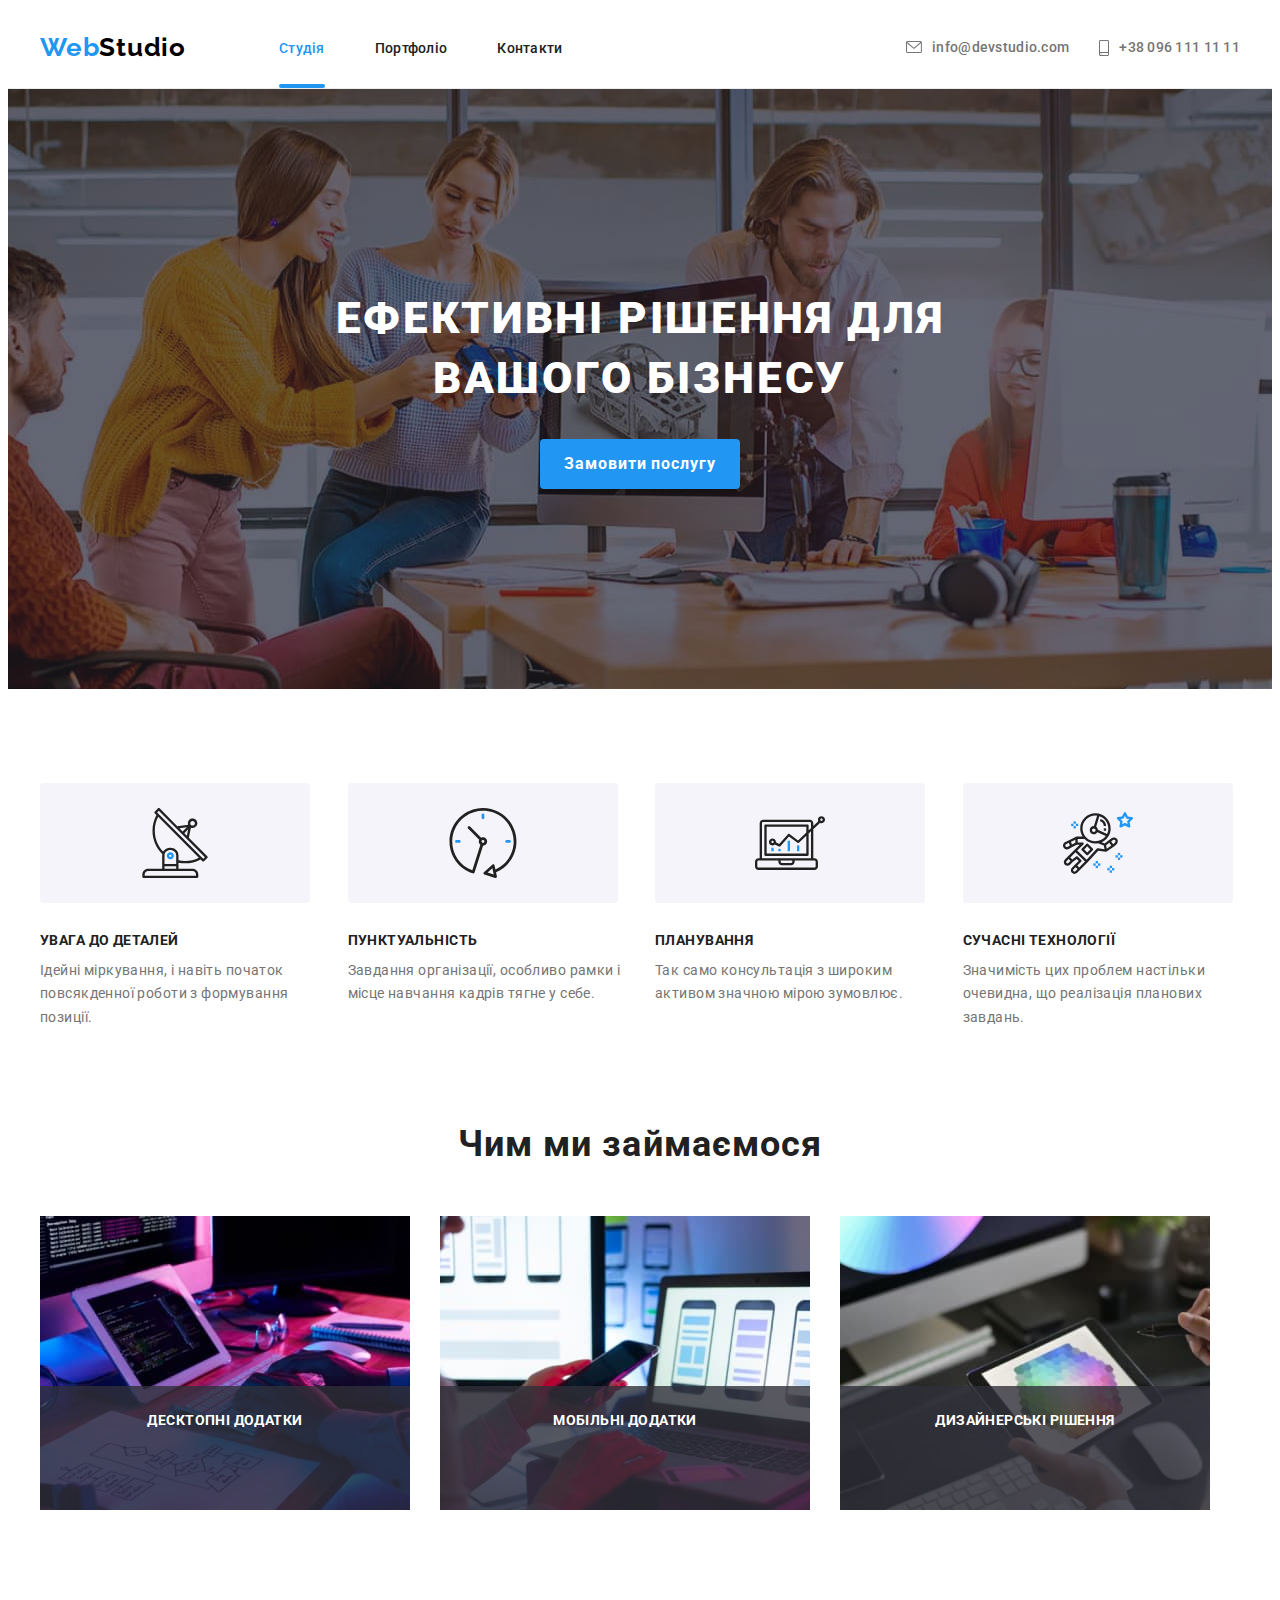
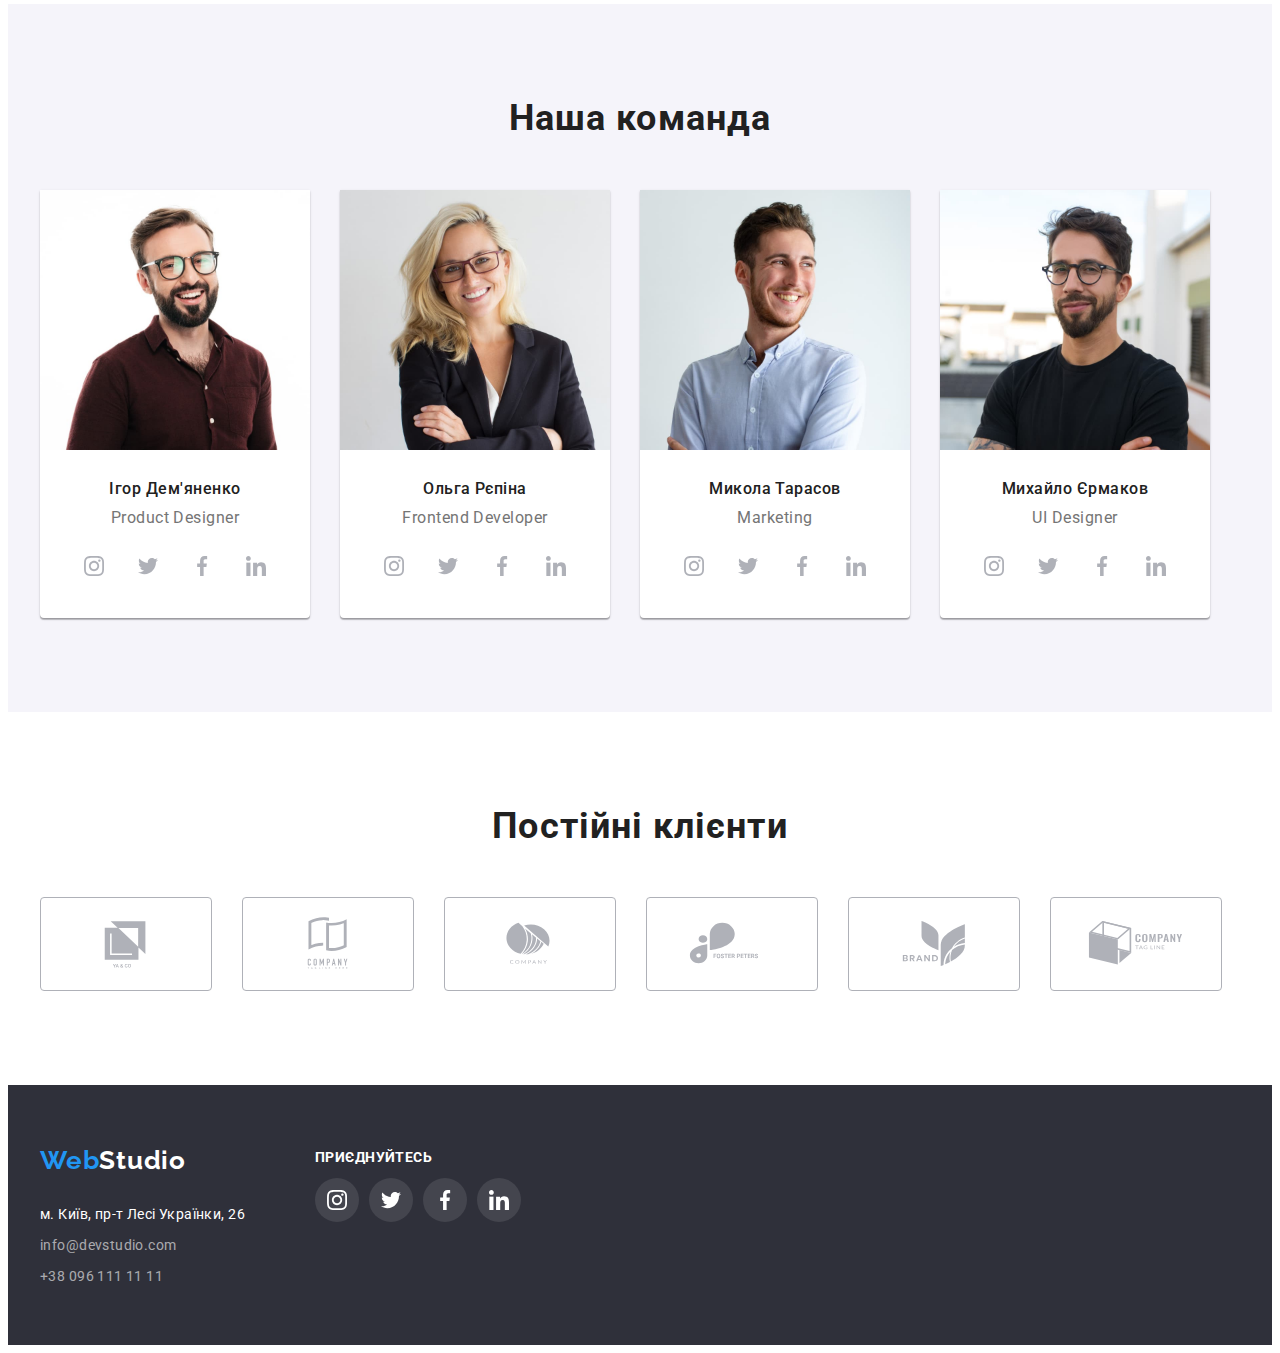
==== index.html @ 64bbdb11 "форма в модальному вікні" ====
<!DOCTYPE html>
<html lang="uk">
<head>
    <meta charset="UTF-8">
    <meta http-equiv="X-UA-Compatible" content="IE=edge">
    <meta name="viewport" content="width=device-width, initial-scale=1.0">
    <title>Document</title>
    <link rel="preconnect" href="https://fonts.googleapis.com">
    <link rel="preconnect" href="https://fonts.gstatic.com" crossorigin>
    <link href="https://fonts.googleapis.com/css2?family=Raleway:wght@700&family=Roboto:wght@400;500;700;900&display=swap" rel="stylesheet">
    <link rel="stylesheet" href="https://cdnjs.cloudflare.com/ajax/libs/modern-normalize/1.1.0/modern-normalize.min.css" integrity="sha512-wpPYUAdjBVSE4KJnH1VR1HeZfpl1ub8YT/NKx4PuQ5NmX2tKuGu6U/JRp5y+Y8XG2tV+wKQpNHVUX03MfMFn9Q==" crossorigin="anonymous" referrerpolicy="no-referrer" />
    <link rel="stylesheet" href="./css/styles.css">
</head>
<body>
    <header class="border-container">
        <div class="container">
            <div class="heder-conteiner">
                <nav class="heder-nav">
                    <a class="logotype link" href="./index.html"><span class="logotype-web">Web</span>Studio</a>
                    <ul class="hedre-menu list">
                        <li><a class="nav link current" href="./index.html">Студія</a></li>
                        <li><a class="nav link" href="./portfolio.html">Портфоліо</a></li>
                        <li><a class="nav link" href="#">Контакти</a></li>
                    </ul>
                </nav>
                <ul class="heder-address list">
                    <li>
                        <a class="heder-text" href="mailto:info@devstudio.com">
                            <svg width="16" height="12">
                                <use href="./images/icons.svg#icon-envelope"></use>
                            </svg>
                            info@devstudio.com</a>
                    </li>
                    <li>
                        <a class="heder-text" href="tel:+380961111111">
                            <svg width="10" height="16">
                                <use href="./images/icons.svg#icon-phone"></use>
                            </svg>
                            +38 096 111 11 11</a>
                    </li>
                </ul>
            </div> 
        </div>
    </header>
    <main>
        <section class="section hero-section">
                    <h1 class="hero-title">Ефективні рішення для вашого бізнесу</h1>
                    <button type="button" class="button" data-modal-open>Замовити послугу</button>
        </section>
        <section class="section">
            <div class="container">
                <h2 class="display-none">Наші переваги</h2>
                <ul class="list advantages">
                    <li class="title-advantages">
                        <div class="icon-advantages">
                            <svg width="70" height="70">
                                <use href="./images/icons.svg#icon-antenna"></use>
                            </svg>
                        </div>
                        <h3 class="heading-title">УВАГА ДО ДЕТАЛЕЙ</h3>
                        <p class="paragraph">Ідейні міркування, і навіть початок повсякденної роботи з формування позиції.</p>
                    </li>
                    <li class="title-advantages">
                        <div class="icon-advantages">
                        <svg width="70" height="70">
                            <use href="./images/icons.svg#icon-clock"></use>
                        </svg>
                    </div>
                        <h3 class="heading-title">ПУНКТУАЛЬНІСТЬ</h3>
                        <p class="paragraph">Завдання організації, особливо рамки і місце навчання кадрів тягне у себе.</p>
                    </li>
                    <li class="title-advantages">
                        <div class="icon-advantages">
                        <svg width="70" height="70">
                            <use href="./images/icons.svg#icon-diagram"></use>
                        </svg>
                    </div>
                        <h3 class="heading-title">ПЛАНУВАННЯ</h3>
                        <p class="paragraph">Так само консультація з широким активом значною мірою зумовлює.</p>
                    </li>
                    <li class="title-advantages">
                        <div class="icon-advantages">
                        <svg width="70" height="70">
                            <use href="./images/icons.svg#icon-astronaut"></use>
                        </svg>
                    </div>
                        <h3 class="heading-title">СУЧАСНІ ТЕХНОЛОГІЇ</h3>
                        <p class="paragraph">Значимість цих проблем настільки очевидна, що реалізація планових завдань.</p>
                    </li>
                </ul>
            </div>
           
        </section>
        <section class="section cards-section">
            <div class="container">
                <h2 class="section-title">Чим ми займаємося</h2>
                <ul class="list cards">
                    <li>
                        <div class="cards-image">
                            <img src="./images/computer.jpg" alt="людина друкує на клавіатурі" width="370">
                            <p class="cards-text">Десктопні додатки</p>
                    </div>
                    </li>
                    <li>
                        <div class="cards-image">
                            <img class="cards-image" src="./images/phone.jpg" alt="людина тримає телефон" width="370">
                        <p class="cards-text">Мобільні додатки</p>
                    </div>
                    </li>  
                    <li><div class="cards-image">
                        <img class="cards-image" src="./images/tablet.jpg" alt="людина тримає планшет" width="370">
                    <p class="cards-text">Дизайнерські рішення</p>
                    </div>
                       </li>
                </ul>
                </div>
            </section>
            <section class="section-team section">
                <div class="container">
                <h2 class="section-title">Наша команда</h2>
                <ul class="list team-photo">
                    <li class="team">
                        <img src="./images/ihor-demyanenko.jpg" alt="Ігор Дем'яненко" width="270">
                        <div class="team-title">
                            <h3 class="name">Ігор Дем'яненко</h3>
                            <p class="team-paragraph">Product Designer</p>
                            <ul class="list socials-list">
                                <li class="socials-item">
                                    <a class="link socials-link" href="#">
                                        <svg width="20" height="20">
                                            <use href="./images/icons.svg#icon-instagram"></use>
                                        </svg> 
                                        </a>
                                </li>
                                <li class="socials-item">
                                    <a class="link socials-link" href="#">
                                        <svg width="20" height="20">
                                            <use href="./images/icons.svg#icon-twitter"></use>
                                        </svg>
                                        </a>
                                </li>
                                <li class="socials-item">
                                    <a class="link socials-link" href="#">
                                        <svg width="20" height="20">
                                            <use href="./images/icons.svg#icon-facebook"></use>
                                        </svg> 
                                        </a> 
                                </li>
                                <li class="socials-item">
                                    <a class="link socials-link" href="#">
                                        <svg width="20" height="20">
                                            <use href="./images/icons.svg#icon-linkedin"></use>
                                        </svg>
                                        </a>
                                </li>
                            </ul>
                        </div>
                    </li>
                    <li class="team">
                        <img src="./images/olga-repina.jpg" alt="Ольга Рєпіна" width="270">
                        <div class="team-title">
                            <h3 class="name">Ольга Рєпіна</h3>
                            <p class="team-paragraph">Frontend Developer</p>
                            <ul class="list socials-list">
                                <li class="socials-item">
                                    <a class="link socials-link" href="#">
                                        <svg width="20" height="20">
                                            <use href="./images/icons.svg#icon-instagram"></use>
                                        </svg> 
                                        </a>
                                </li>
                                <li class="socials-item">
                                    <a class="link socials-link" href="#">
                                        <svg width="20" height="20">
                                            <use href="./images/icons.svg#icon-twitter"></use>
                                        </svg>
                                        </a>
                                </li>
                                <li class="socials-item">
                                    <a class="link socials-link" href="#">
                                        <svg width="20" height="20">
                                            <use href="./images/icons.svg#icon-facebook"></use>
                                        </svg> 
                                        </a> 
                                </li>
                                <li class="socials-item">
                                    <a class="link socials-link" href="#">
                                        <svg width="20" height="20">
                                            <use href="./images/icons.svg#icon-linkedin"></use>
                                        </svg>
                                        </a>
                                </li>
                            </ul>
                        </div>
                    </li>
                    <li class="team">
                        <img src="./images/mykola-tarasov.jpg" alt="Микола Тарасов" width="270">
                        <div class="team-title">
                        <h3 class="name">Микола Тарасов</h3>
                        <p class="team-paragraph">Marketing</p>
                        <ul class="list socials-list">
                            <li class="socials-item">
                                <a class="link socials-link" href="#">
                                    <svg width="20" height="20">
                                        <use href="./images/icons.svg#icon-instagram"></use>
                                    </svg> 
                                    </a>
                            </li>
                            <li class="socials-item">
                                <a class="link socials-link" href="#">
                                    <svg width="20" height="20">
                                        <use href="./images/icons.svg#icon-twitter"></use>
                                    </svg>
                                    </a>
                            </li>
                            <li class="socials-item">
                                <a class="link socials-link" href="#">
                                    <svg width="20" height="20">
                                        <use href="./images/icons.svg#icon-facebook"></use>
                                    </svg> 
                                    </a> 
                            </li>
                            <li class="socials-item">
                                <a class="link socials-link" href="#">
                                    <svg width="20" height="20">
                                        <use href="./images/icons.svg#icon-linkedin"></use>
                                    </svg>
                                    </a>
                            </li>
                        </ul>
                    </div>
                    </li>
                    <li class="team">
                        <img src="./images/mykhailo-yermakov.jpg" alt="Михайло Єрмаков" width="270">
                        <div class="team-title">
                        <h3 class="name">Михайло Єрмаков</h3>
                        <p class="team-paragraph">UI Designer</p>
                        <ul class="list socials-list">
                            <li class="socials-item">
                                <a class="link socials-link" href="#">
                                    <svg width="20" height="20">
                                        <use href="./images/icons.svg#icon-instagram"></use>
                                    </svg> 
                                    </a>
                            </li>
                            <li class="socials-item">
                                <a class="link socials-link" href="#">
                                    <svg width="20" height="20">
                                        <use href="./images/icons.svg#icon-twitter"></use>
                                    </svg>
                                    </a>
                            </li>
                            <li class="socials-item">
                                <a class="link socials-link" href="#">
                                    <svg width="20" height="20">
                                        <use href="./images/icons.svg#icon-facebook"></use>
                                    </svg> 
                                    </a> 
                            </li>
                            <li class="socials-item">
                                <a class="link socials-link" href="#">
                                    <svg width="20" height="20">
                                        <use href="./images/icons.svg#icon-linkedin"></use>
                                    </svg>
                                    </a>
                            </li>
                        </ul>
                    </div>
                    </li>
                </ul>
            </div>
        </section>
        <section class="section">
            <div class="container">
                <h2 class="section-title">Постійні клієнти</h2>
                <ul class="list customers">
                    <li>
                        <a class="customers-list" href="#"><svg width="106" height="60">
                            <use href="./images/icons.svg#icon-Logo"></use>
                        </svg></a>
                    </li>
                    <li>
                        <a class="customers-list" href="#">
                            <svg width="106" height="60">
                                <use href="./images/icons.svg#icon-Logo-1"></use>
                            </svg>
                        </a>
                    </li>
                    <li>
                        <a class="customers-list" href="">
                            <svg width="106" height="60">
                                <use href="./images/icons.svg#icon-Logo-2"></use>
                            </svg>
                        </a>
                    </li>
                    <li>
                        <a class="customers-list" href="#">
                        <svg width="106" height="60">
                            <use href="./images/icons.svg#icon-Logo-3"></use>
                        </svg>
                    </a>
                    </li>
                    <li>
                        <a class="customers-list" href="#">
                            <svg width="106" height="60">
                                <use href="./images/icons.svg#icon-Logo-4"></use>
                            </svg>
                        </a>
                    </li>
                    <li>
                        <a class="customers-list" href="#">
                            <svg width="106" height="60">
                                <use href="./images/icons.svg#icon-Logo-5"></use>
                            </svg>
                        </a>
                    </li>
                </ul>
            </div>
           

        </section>

    </main>
    <footer class="footer">
        <div class="container">
            <div class="footer-container">
                <div>
                    <a class="footer-logotype link" href="./index.html"><span class="logotype-web">Web</span>Studio</a>
            <address> 
                <ul class="list">
                    <li class="footer-address"><a class="address link" href="https://goo.gl/maps/3v16XMtpjU65yKBN9">м. Київ, пр-т Лесі Українки, 26</a></li>
                    <li class="footer-address"><a class="address communication link" href="mailto:info@devstudio.com">info@devstudio.com</a></li>
                    <li class="footer-address"><a class="address communication link" href="tel:+380961111111">+38 096 111 11 11</a></li>
                </ul>
            </address>
                </div>
                <div class="footer-social">
                <h2 class="footer-title">приєднуйтесь</h2>
            <ul class="list footer-socials-list">
                <li class="footer-socials-item"> 
                    <a class="footer-socials-link" href="#">
                    <svg width="20" height="20">
                    <use href="./images/icons.svg#icon-instagram"></use>
                    </svg>
                    </a>
                </li>
                <li class="footer-socials-item"> 
                    <a class="footer-socials-link" href="#">
                    <svg width="20" height="20">
                    <use href="./images/icons.svg#icon-twitter"></use>
                    </svg>
                    </a>
                </li>
                <li class="footer-socials-item"> 
                    <a class="footer-socials-link" href="#">
                    <svg width="20" height="20">
                    <use href="./images/icons.svg#icon-facebook"></use>
                    </svg>
                    </a>
                </li>
                <li class="footer-socials-item"> 
                    <a class="footer-socials-link" href="#">
                    <svg width="20" height="20">
                    <use href="./images/icons.svg#icon-linkedin"></use>
                    </svg>
                    </a>
                </li>
            </ul>
                </div>
            </div>
    </div>
    </footer>
<div class="backdrop is-hidden" data-modal>
    <div class="modal">
        <button class="modal-button" type="button" data-modal-close>
            <svg width="18" height="18">
            <use href="./images/icons.svg#icon-close"></use>
        </svg>
    </button>
    <h2 class="title-form">Залиште свої дані, ми вам передзвонимо</h2>
    <form name="contact-form" autocomplete="on" >
        <label class="form-field-label" for="name">Ім'я</label>
        <div class="form-field">
            <input class="form-field-input" id="name" type="text" name="name" autofocus>
        <svg class="form-field-icon" width="16" height="16">
            <use href="./images/icons.svg#icon-person-black" ></use>
        </svg>
        </div>
        
        <label class="form-field-label" for="phone">Телефон</label>
        <div class="form-field">
            <input class="form-field-input" id="phone" type="tel" name="tel">
        <svg class="form-field-icon" width="16" height="16">
            <use href="./images/icons.svg#icon-phone-black" ></use>
        </svg>
        </div>
        
        <label class="form-field-label" for="email">Пошта</label>
        <div class="form-field">
            <input class="form-field-input" id="email" type="email" name="email">
        <svg class="form-field-icon" width="16" height="16">
            <use href="./images/icons.svg#icon-email-black" ></use>
        </svg>
        </div>
        
        <label class="form-field-label" for="comment">Коментар</label>
        <textarea class="form-field-textarea" name="comment" id="comment" placeholder="Введіть текст"></textarea>

        <input id="terms-checkbox" type="checkbox" name="terms-checkbox">
        <label for="terms-checkbox">Погоджуюся з розсилкою та приймаю <a href="#">Умови договору</a> </label>

        <button class="button-form" type="submit">Відправити</button>
    </form>
    </div>
</div>


    <script src="./js/modal.js"></script>
</body>
</html>
---- css/styles.css ----
:root{
    --color-title: #212121;
    --color-basic: #F5F5F5;
    --color-logotype: #000;
    --color-text-paragraph: #757575;
    --color-white: #FFFFFF;
    --color-button-nav: #2196F3;
    --color-backround:  #F5F4FA;
    --color-footer: #2F303A;
    --color-border: #EEEEEE;
    --color-border-heder: #ECECEC;
    --color-icon: #AFB1B8;
    --color-button:  #188CE8;
}

.container{
    width: 1200px;
    margin: 0 auto;
    padding: 0 15px;
}
.section{
    padding: 94px 0;
}

h1,
h2,
h3,
h4,
h5,
h6,
p {
	margin-top: 0;
}
.list {
	list-style: none;
	padding-left: 0;
	margin: 0;
}
.link {
	text-decoration: none;
	color: inherit;
}
img {
	display: block;
	max-width: 100%;
	height: auto;
}

.display-none{
    display: none;
    margin: 0;
}
body{
    background-color:var(--color-white);
    font-family: 'Roboto';
    font-style: normal;
    color: var(--color-text-paragraph);
}

/*Хедер*/

.border-container{
    border-bottom: 1px solid;
    border-bottom-color: var(--color-border-heder);
    background-color: var(--color-white);
}

.logotype{
    color: var(--color-logotype);
    font-family: 'Raleway';
    font-weight: 700;
    font-size: 26px;
    line-height: 31px;
    letter-spacing: 0.03em;
}
.logotype-web{
    color: var(--color-button-nav);
}
.nav{
    position: relative;
    color: var(--color-title);
    font-weight: 500;
    font-size: 14px;
    line-height: 1.06;
    letter-spacing: 0.02em;
    list-style: none;
    padding-bottom: 32px;
    transition-property: color;
    transition-duration: 250ms;
    transition-timing-function: cubic-bezier(0.4, 0, 0.2, 1);
}
.nav:hover,
.nav:focus {
    color: var(--color-button-nav);
}
.nav.link.current{
    color: var(--color-button-nav);
}
.nav.link.current::after{
    content:'';
    position: absolute;
    bottom: 0;
    left: 0;
    width: 100%;
    height: 4px;
    background-color: var(--color-button-nav);
    border-radius: 2px;
}

.heder-text{
    color: var(--color-text-paragraph);
    text-decoration: none;
    font-weight: 500;
    font-size: 14px;
    line-height: 1.14;
    letter-spacing: 0.02em;
    display: flex;
    gap: 10px;
    align-items: center;
    fill: var(--color-text-paragraph);
    transition-property: color, fill;
    transition-duration: 250ms;
    transition-timing-function: cubic-bezier(0.4, 0, 0.2, 1);
}

.heder-text:hover,
.heder-text:focus{
    color: var(--color-button-nav);
    fill: var(--color-button-nav);
}

.heder-conteiner{
    display: flex;
    align-items: center;
    padding: 24px 0 25px 0;
}

.heder-nav{
    display: flex;
    align-items: center;
    flex-grow: 1;
}

.heder-address{
    display: flex;
    gap: 30px;
    margin-left: 308px;
    align-items: center;
}

.hedre-menu{
    display: flex;
    gap: 50px;
    margin-left: 93px;
}

/*Секція герой*/
.hero-section{
    padding: 200px 15px;
    background-color: var(--color-footer);
    background-image:linear-gradient(rgba(47, 48, 58, 0.4), rgba(47, 48, 58, 0.4)),url(../images/backround.jpg);
    background-repeat: no-repeat;
    background-position: center;
    max-width: 1600px;
    background-size: cover;
    margin: 0 auto;
}

.hero-title{
    color:var(--color-white);
    text-align: center;
    letter-spacing: 0.06em;
    text-transform: uppercase;
    font-weight: 900;
    font-size: 44px;
    line-height: 1.36;
    max-width: 696px;
    margin: 0 auto 30px auto;
}
.button{
    background-color:var(--color-button-nav);
    color: var(--color-white);
    cursor: pointer;
    font-family: 'Roboto';
    font-weight: 700;
    font-size: 16px;
    line-height: 1.87;
    display: flex;
    align-items: center;
    text-align: center;
    letter-spacing: 0.06em;
    padding: 10px 24px;
    margin: 0 auto;
    border: var(--color-button-nav);
    box-shadow: 0px 4px 4px rgba(0, 0, 0, 0.15);
    border-radius: 4px;
    transition-property: background-color;
    transition-duration: 250ms;
    transition-timing-function: cubic-bezier(0.4, 0, 0.2, 1);
}
.button:hover,
.button:focus{
    background-color:var(--color-button);
}

/*Наші переваги*/
.advantages{
    display: flex;
    gap: 30px;
}

.title-advantages{
    flex-basis: calc((100% - 90px) / 4);
    
}
.icon-advantages{
    width: 270px;
    height: 120px;
    background-color: var(--color-backround);
    display: flex;
    justify-content: center;
    align-items: center;
    border-radius: 4px;
    margin-bottom: 30px;
}
.heading-title{
    color: var(--color-title);
    font-weight: 700;
    font-size: 14px;
    line-height: 1.14;
    letter-spacing: 0.03em;
    text-transform: uppercase;
    margin-bottom:  10px;
}
.paragraph{
    font-size: 14px;
    line-height: 1.71;
    letter-spacing: 0.03em;
    margin-bottom: 0 ;
}
/*Чим ми займаэмось*/

.cards-section{
    padding-top: 0;
}

.section-title{
    color: var(--color-title);
    font-weight: 700;
    font-size: 36px;
    line-height: 1.16;
    letter-spacing: 0.03em;
    text-align: center;
    margin-bottom: 50px;
}
.cards{
    display: flex;
    gap: 30px;
}
.cards-image{
    position: relative;
}
.cards-text{
    position: absolute;
    width: 100%;
    height: 70px;
    background-color: rgba(47, 48, 58, 0.8);
    left: 0;
    bottom: 0;
    margin:0;
    font-style: normal;
    font-weight: 700;
    font-size: 14px;
    line-height: 1.14;
    text-align: center;
    letter-spacing: 0.03em;
    text-transform: uppercase;
    color: var(--color-white);
    padding: 27px 0;
}
/*Наша команда*/
.section-team{
   background-color: var(--color-backround);
}
.team-photo{
    display: flex;
    gap: 30px;
}
.team{
    background-color:var(--color-white);
    list-style: none; 
    box-shadow: 0px 1px 3px rgba(0, 0, 0, 0.12), 0px 1px 1px rgba(0, 0, 0, 0.14), 0px 2px 1px rgba(0, 0, 0, 0.2);
    border-radius: 0px 0px 4px 4px;
}
.team-title{
    padding: 30px 0;
}
.name{
    color: var(--color-title);
    font-weight: 500;
    font-size: 16px;
    line-height: 1.18;
    text-align: center;
    letter-spacing: 0.03em;
    margin-bottom: 10px;
}
.team-paragraph{
    font-size: 16px;
    line-height: 1.18;
    text-align: center;
    letter-spacing: 0.03em;
    margin-bottom: 16;
}
.socials-list{
    display: flex;
    align-items: center;
    justify-content: center;
    gap: 10px;
}
.socials-item{
    width: 44px;
    height: 44px;
}
.socials-link{
    display: flex;
    align-items: center;
    justify-content: center;
    width: 100%;
    height: 100%;
    border-radius: 50%;
    fill: var(--color-icon);
    transition-property: background-color, fill;
    transition-duration: 250ms;
    transition-timing-function: cubic-bezier(0.4, 0, 0.2, 1);
}
.socials-link:hover,
.socials-link:focus{
    background-color: var(--color-button-nav);
    fill: var(--color-white);
}
/*Постійні клієнти*/
.customers{
    display: flex;
    gap: 30px;
   
}

.customers-list{
    width: 170px;
    height: 92px;
    border: 1px solid var(--color-icon);
    border-radius: 4px;
    display: flex;
    align-items: center;
    justify-content: center;
    fill: var(--color-icon);
    transition-property:border, fill;
    transition-duration: 250ms;
    transition-timing-function: cubic-bezier(0.4, 0, 0.2, 1);
}
.customers-list:hover,
.customers-list:focus{
    border-color: var(--color-button-nav);
    border-radius: 4px;
    fill: var(--color-button-nav);
}
/*Портфоліо*/

.button-conteiner{
    display: flex;
    gap: 8px;
    justify-content: center;
    padding-bottom: 50px;
}

.button-portfolio{
    background-color:var(--color-backround);
    color: var(--color-title);
    cursor: pointer;
    border: none;
    font-family: 'Roboto';
    font-weight: 500;
    font-size: 16px;
    line-height: 1.62;
    text-align: center;
    letter-spacing: 0.03em;
    padding: 6px 22px;
    border-radius: 4px;
    transition-property: background-color, color, box-shadow;
    transition-duration: 250ms;
    transition-timing-function: cubic-bezier(0.4, 0, 0.2, 1);
}

.button-portfolio:hover,
.button-portfolio:focus{
    background-color: var(--color-button-nav);
    color:var(--color-white);
    box-shadow: 0px 3px 1px rgba(0, 0, 0, 0.1), 0px 1px 2px rgba(0, 0, 0, 0.08), 0px 2px 2px rgba(0, 0, 0, 0.12);
}

.portfolio{
    display: flex;
    gap: 30px;
    flex-wrap: wrap;
}

.portfolio-box{
    flex-basis: calc((100% - 60px) / 3);
}
.box-oll{
    border: 1px solid;
    border-color: var(--color-border); 
    background-color: var(--color-white);
    transition-property: border, box-shadow;
    transition-duration: 250ms;
    transition-timing-function: cubic-bezier(0.4, 0, 0.2, 1);
}
.box{
    padding: 19px 23px;
}
.box-imeges{
    position: relative;
    overflow: hidden;
}
.box-text{
    position: absolute;
    top: 0;
    left: 0;
    width: 100%;
    height: 100%;
    padding: 63px 24px;
    background-color: rgba(33, 150, 243, 0.9);
    font-style: normal;
    font-weight: 400;
    font-size: 18px;
    line-height: 1.55;
    letter-spacing: 0.03em;
    color: var(--color-white);
    transform: translateY(100%);
    transition: transform 250ms;
}
.box-oll:hover .box-text{
    transform: translateY(0);
}
.box-oll:hover,
.box-oll:focus{
    border-color: var(--color-border);
    box-shadow: 0px 1px 1px rgba(0, 0, 0, 0.12), 0px 4px 4px rgba(0, 0, 0, 0.06), 1px 4px 6px rgba(0, 0, 0, 0.16);
}

.portfolio-title{
    color: var(--color-title);
    font-weight: 700;
    font-size: 18px;
    line-height: 2;
    font-style: normal;
    letter-spacing: 0.06em;
    margin-bottom: 4px;
}
.portfolio-paragraph{
    font-size: 16px;
    line-height: 1.87;
    letter-spacing: 0.03em;
    margin-bottom: 0;
}
/*Футер*/

.footer{
    background-color:var(--color-footer);
    padding: 60px 0;
}
.footer-container{
    display: flex;
    gap: 70px;
    align-content: center;
}

.footer-logotype{
    color:var(--color-white);
    font-family: 'Raleway';
    font-weight: 700;
    font-size: 26px;
    line-height: 1.19;
    letter-spacing: 0.03em;
    margin-bottom: 28px;
    display: flex;
}
.address{
    color:var(--color-white);
    font-weight: 400;
    font-size: 14px;
    line-height: 1.71px;
    letter-spacing: 0.03em;
    font-style: normal;
    transition-property: color;
    transition-duration: 250ms;
    transition-timing-function: cubic-bezier(0.4, 0, 0.2, 1);
}

.communication{
    color: rgba(255, 255, 255, 0.6); 
}
.address:hover,
.address:focus{
    color: var(--color-button-nav);
}

.footer-address{
    margin-bottom: 12px;
}
.footer-address:last-child{
    margin-bottom: 0;
}
.footer-social{
margin-top: 12px;
}
.footer-title{
    margin-bottom: 20px;
    font-size: 14px;
    line-height: 1.14px;
    letter-spacing: 0.03em;
    text-transform: uppercase;
    color: var(--color-white);
}
.footer-socials-list{
    display: flex;
    gap: 10px;
}
.footer-socials-item{
    width: 44px;
    height: 44px;
    border-radius: 50%;
    background: rgba(255, 255, 255, 0.1);
}
.footer-socials-link{
    display: flex;
    align-items: center;
    justify-content: center;
    width: 100%;
    height: 100%;
    border-radius: 50%;
    fill: var(--color-white);
    transition-property: background-color, fill;
    transition-duration: 250ms;
    transition-timing-function: cubic-bezier(0.4, 0, 0.2, 1);
}
.footer-socials-link:hover,
.footer-socials-link:focus{
    background-color: var(--color-button-nav);
    fill: var(--color-white);
}

/* Модальне вікно */
.backdrop{
    position: fixed;
    top: 0;
    left: 0;
    width: 100%;
    height: 100%;
    background-color: rgba(0, 0, 0, 0.2);
    opacity: 1;
    transition-property: opacity visibility;
    transition-duration: 250ms;
    transition-timing-function: cubic-bezier(0.4, 0, 0.2, 1); 
    
}
.modal{
    position: absolute;
    top: 50%;
    left: 50%;
    transform: translate(-50%, -50%) scale(100%);
    max-width: 528px;
    max-height: 581px;
    width: 100%;
    height: 100%;
    background-color: var(--color-white);
    box-shadow: 0px 1px 3px rgba(0, 0, 0, 0.12), 0px 1px 1px rgba(0, 0, 0, 0.14), 0px 2px 1px rgba(0, 0, 0, 0.2);
    border-radius: 4px;
    transition-property: transform;
    transition-duration: 250ms;
    transition-timing-function: cubic-bezier(0.4, 0, 0.2, 1);
    padding: 40px;
}
.is-hidden .modal{
    transform: translate(-50%, -50%) scale(50%);
}

.is-hidden{
    opacity: 0;
    pointer-events: none;
    visibility: hidden;
}
.modal-button{
    position: absolute;
    right: 8px;
    top:8px;
    border-radius: 50%;
    border: 1px solid rgba(0, 0, 0, 0.1);
    width: 30px;
    height: 30px;
    display: flex;
    align-items: center;
    justify-content: center;
    cursor: pointer;
}
/* Форма */
.title-form{
    color: var(--color-title);
    font-weight: 700;
    font-size: 20px;
    line-height: 1.15;
    text-align: center;
    letter-spacing: 0.03em;
    margin: 0;
    padding-bottom: 12px;
}
.form-field-label{
    color:var(--color-text-paragraph); 
    font-weight: 400;
    font-size: 12px;
    line-height: 1.16;
}
.form-field-input{
    height: 40px;
    width: 100%;
    padding:0 12px 0 42px;
    border: 1px solid rgba(33, 33, 33, 0.2);
    border-radius: 4px;
    outline: none;
    cursor: pointer;
}
.form-field-input:focus,
.form-field-input:hover{
    border-color: var(--color-button-nav);
}
.form-field-input:focus + .form-field-icon,
.form-field-input:hover + .form-field-icon
{
    fill: var(--color-button-nav);
}
.form-field{
    position: relative;
    margin-top: 4px;
    margin-bottom: 10px;
}
.form-field-icon{
    position: absolute;
    top: 50%;
    left: 12px;
    transform: translateY(-50%);
}
.form-field-textarea{
    width: 100%;
    height: 120px;
    padding: 12px 16px;
    border: 1px solid rgba(33, 33, 33, 0.2);
    border-radius: 4px;
    cursor: pointer;
    outline: none;
    resize: none;
    margin-top: 4px;
    margin-bottom: 20px;
}
.form-field-textarea:focus,
.form-field-textarea:hover{
    border-color: var(--color-button-nav);
}
.form-field-textarea: placeholder{
    font-weight: 400;
    font-size: 12px;
    line-height: 1.16;
}
.button-form{
    color: var(--color-white);
    width: 200px;
    height: 50px;
    background-color: #2196F3;
    border-color: var(--color-button-nav);
    box-shadow: 0px 4px 4px rgba(0, 0, 0, 0.15);
    border-radius: 4px;
    display: flex;
    align-items: center;
    text-align: center;
    padding: 10px 52px;
    margin: 30px auto 0 auto;
}
.button-form:focus,
.button-form:hover{
    background-color:var(--color-button)
}
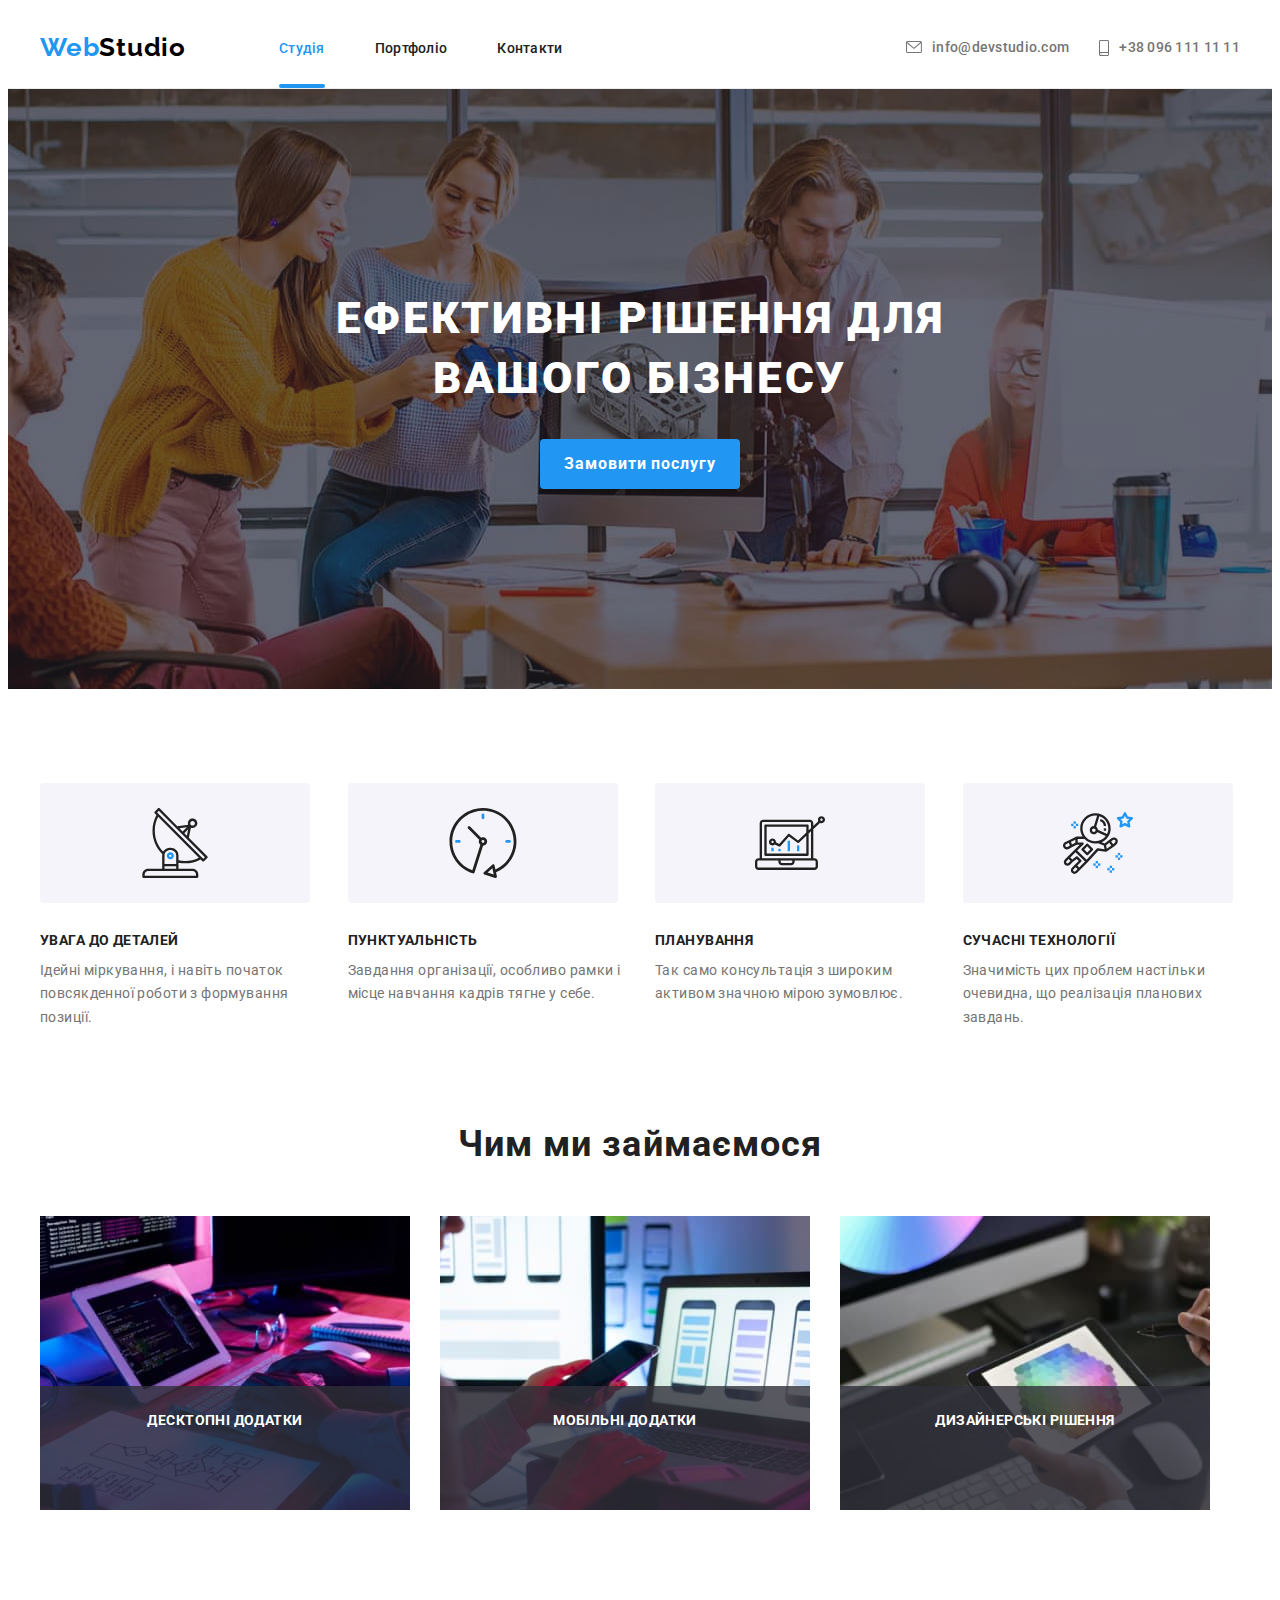
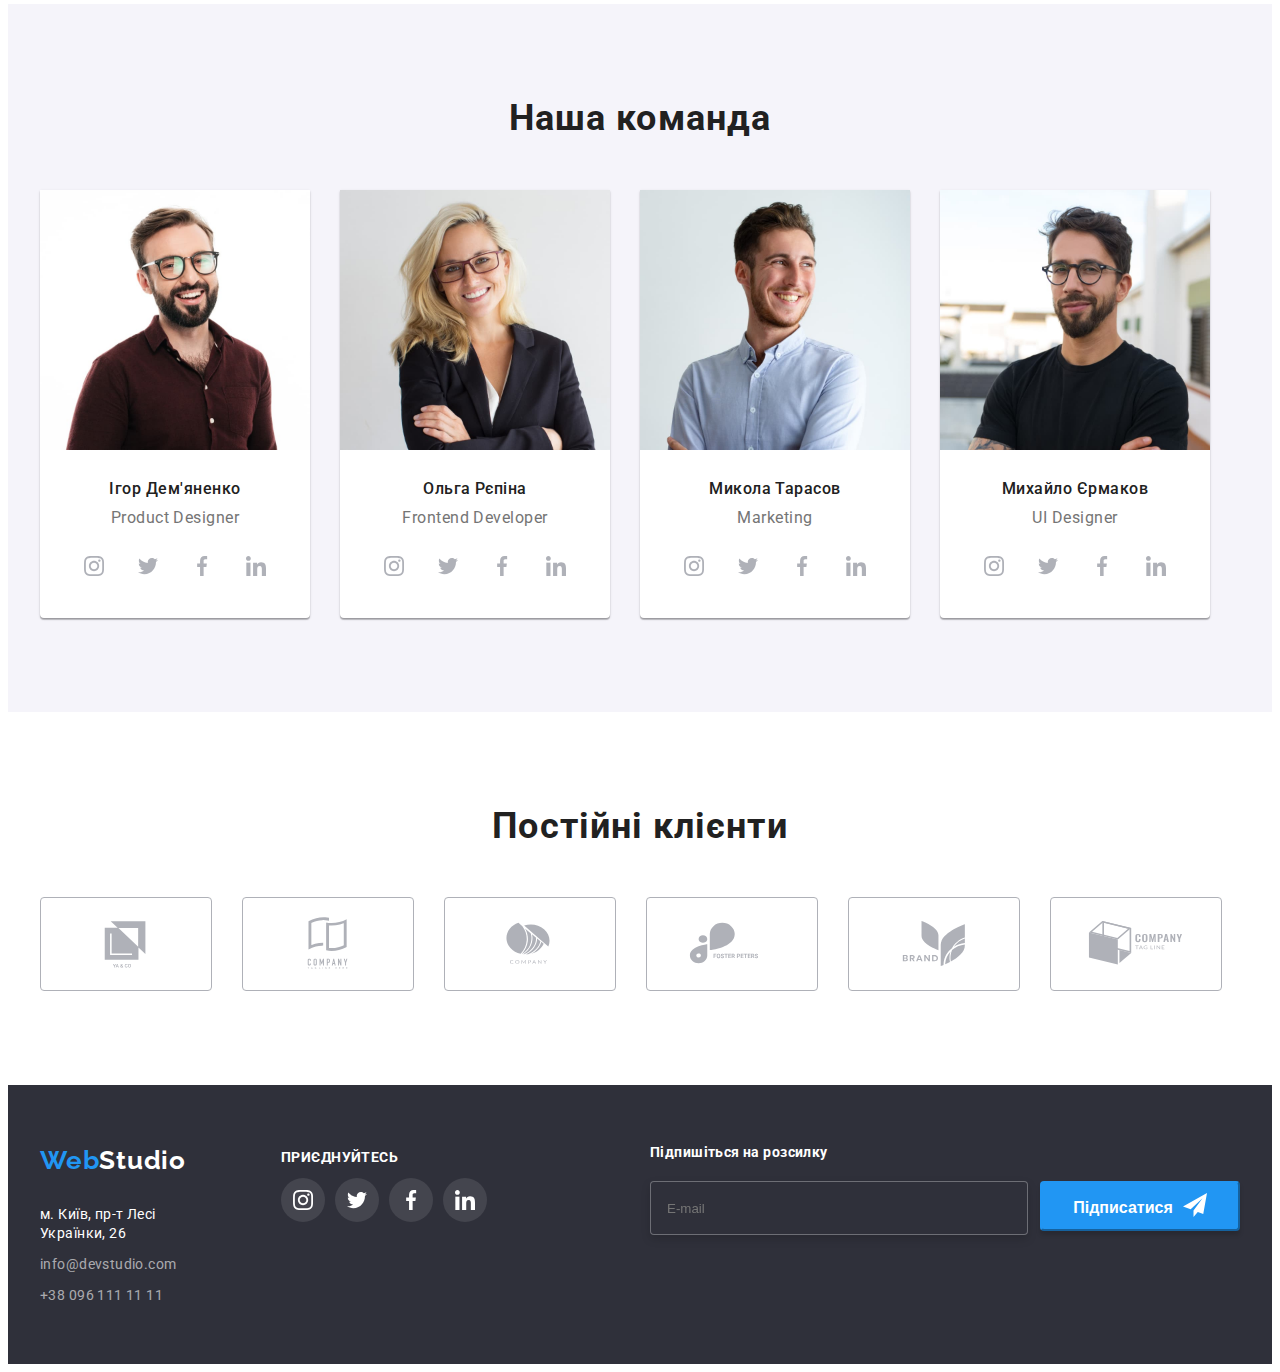
==== commit fe6d4516: "дз 6 форма у футері" ====
--- a/index.html
+++ b/index.html
@@ -367,6 +367,18 @@
                 </li>
             </ul>
                 </div>
+                <form class="footer-form">
+                    <p class="form-email-p">Підпишіться на розсилку</p>
+                    <div class="form-email">
+                        <input class="form-email-input" type="email" name="email" id="email" placeholder="E-mail">
+                    <button class="button-send" type="submit">
+                        Підписатися
+                        <svg class="footer-form-icon" width="24" height="24">
+                            <use href="./images/icons.svg#icon-send"></use>
+                        </svg>
+                    </button>
+                    </div>
+                </form>
             </div>
     </div>
     </footer>
@@ -406,8 +418,11 @@
         <label class="form-field-label" for="comment">Коментар</label>
         <textarea class="form-field-textarea" name="comment" id="comment" placeholder="Введіть текст"></textarea>
 
-        <input id="terms-checkbox" type="checkbox" name="terms-checkbox">
-        <label for="terms-checkbox">Погоджуюся з розсилкою та приймаю <a href="#">Умови договору</a> </label>
+        <input class="checkbox" id="terms-checkbox" type="checkbox" name="terms-checkbox" checked>
+        <svg class="checkbox-icon" width="16" height="15">
+            <use href="./images/icons.svg#icon-border" ></use>
+        </svg>
+        <label for="terms-checkbox">Погоджуюся з розсилкою та приймаю <a class="checkbox-link" href="#">Умови договору</a> </label>
 
         <button class="button-form" type="submit">Відправити</button>
     </form>
--- a/css/styles.css
+++ b/css/styles.css
@@ -549,6 +549,62 @@
     background-color: var(--color-button-nav);
     fill: var(--color-white);
 }
+.footer-form{
+    margin-left: 93px;
+}
+.form-email-p{
+    color: var(--color-white);
+    font-weight: 700;
+    font-size: 14px;
+    line-height: 1.14;
+    letter-spacing: 0.03em;
+    display: flex;
+    text-align: center;
+    margin-bottom: 20px;
+}
+.form-email{
+    display: flex;
+    gap: 12px;
+}
+.form-email-input{
+    height: 50px;
+    width: 358px;
+    padding-left: 16px;
+    outline: none;
+    border: 1px solid rgba(255, 255, 255, 0.3);
+    filter: drop-shadow(0px 4px 4px rgba(0, 0, 0, 0.15));
+    border-radius: 4px;
+    background-color: var(--color-footer);
+    cursor: pointer;
+}
+.button-send{
+    display: flex;
+    gap: 10px;
+    text-align: center;
+    justify-content: center;
+    width: 200px;
+    height: 50px;
+    padding: 10px 28px;
+    background: var(--color-button-nav);
+    border-color:var(--color-button-nav);
+    box-shadow: 0px 4px 4px rgba(0, 0, 0, 0.15);
+    border-radius: 4px;
+    font-weight: 700;
+    font-size: 16px;
+    line-height: 1.87;
+    color: var(--color-white);
+    cursor: pointer;
+    transition-property: background-color;
+    transition-duration: 250ms;
+    transition-timing-function: cubic-bezier(0.4, 0, 0.2, 1);
+}
+.button-send:focus,
+.button-send:hover{
+    background-color: var(--color-button);
+}
+.footer-form-icon{
+    fill: var(--color-white);
+}
 
 /* Модальне вікно */
 .backdrop{
@@ -603,6 +659,8 @@
     justify-content: center;
     cursor: pointer;
 }
+
+
 /* Форма */
 .title-form{
     color: var(--color-title);
@@ -670,6 +728,22 @@
     font-size: 12px;
     line-height: 1.16;
 }
+.checkbox{
+    appearance: none;
+}
+.checkbox-icon{ 
+    background-color: var(--color-white);
+}
+.checkbox:checked + .checkbox-icon{
+    background-color: var(--color-button-nav);
+    fill: #2196F3;
+}
+
+.checkbox-link{
+    color: var(--color-button-nav);
+    text-decoration-skip-ink: none;
+}
+
 .button-form{
     color: var(--color-white);
     width: 200px;
@@ -683,6 +757,10 @@
     text-align: center;
     padding: 10px 52px;
     margin: 30px auto 0 auto;
+    cursor: pointer;
+    transition-property: background-color;
+    transition-duration: 250ms;
+    transition-timing-function: cubic-bezier(0.4, 0, 0.2, 1);
 }
 .button-form:focus,
 .button-form:hover{
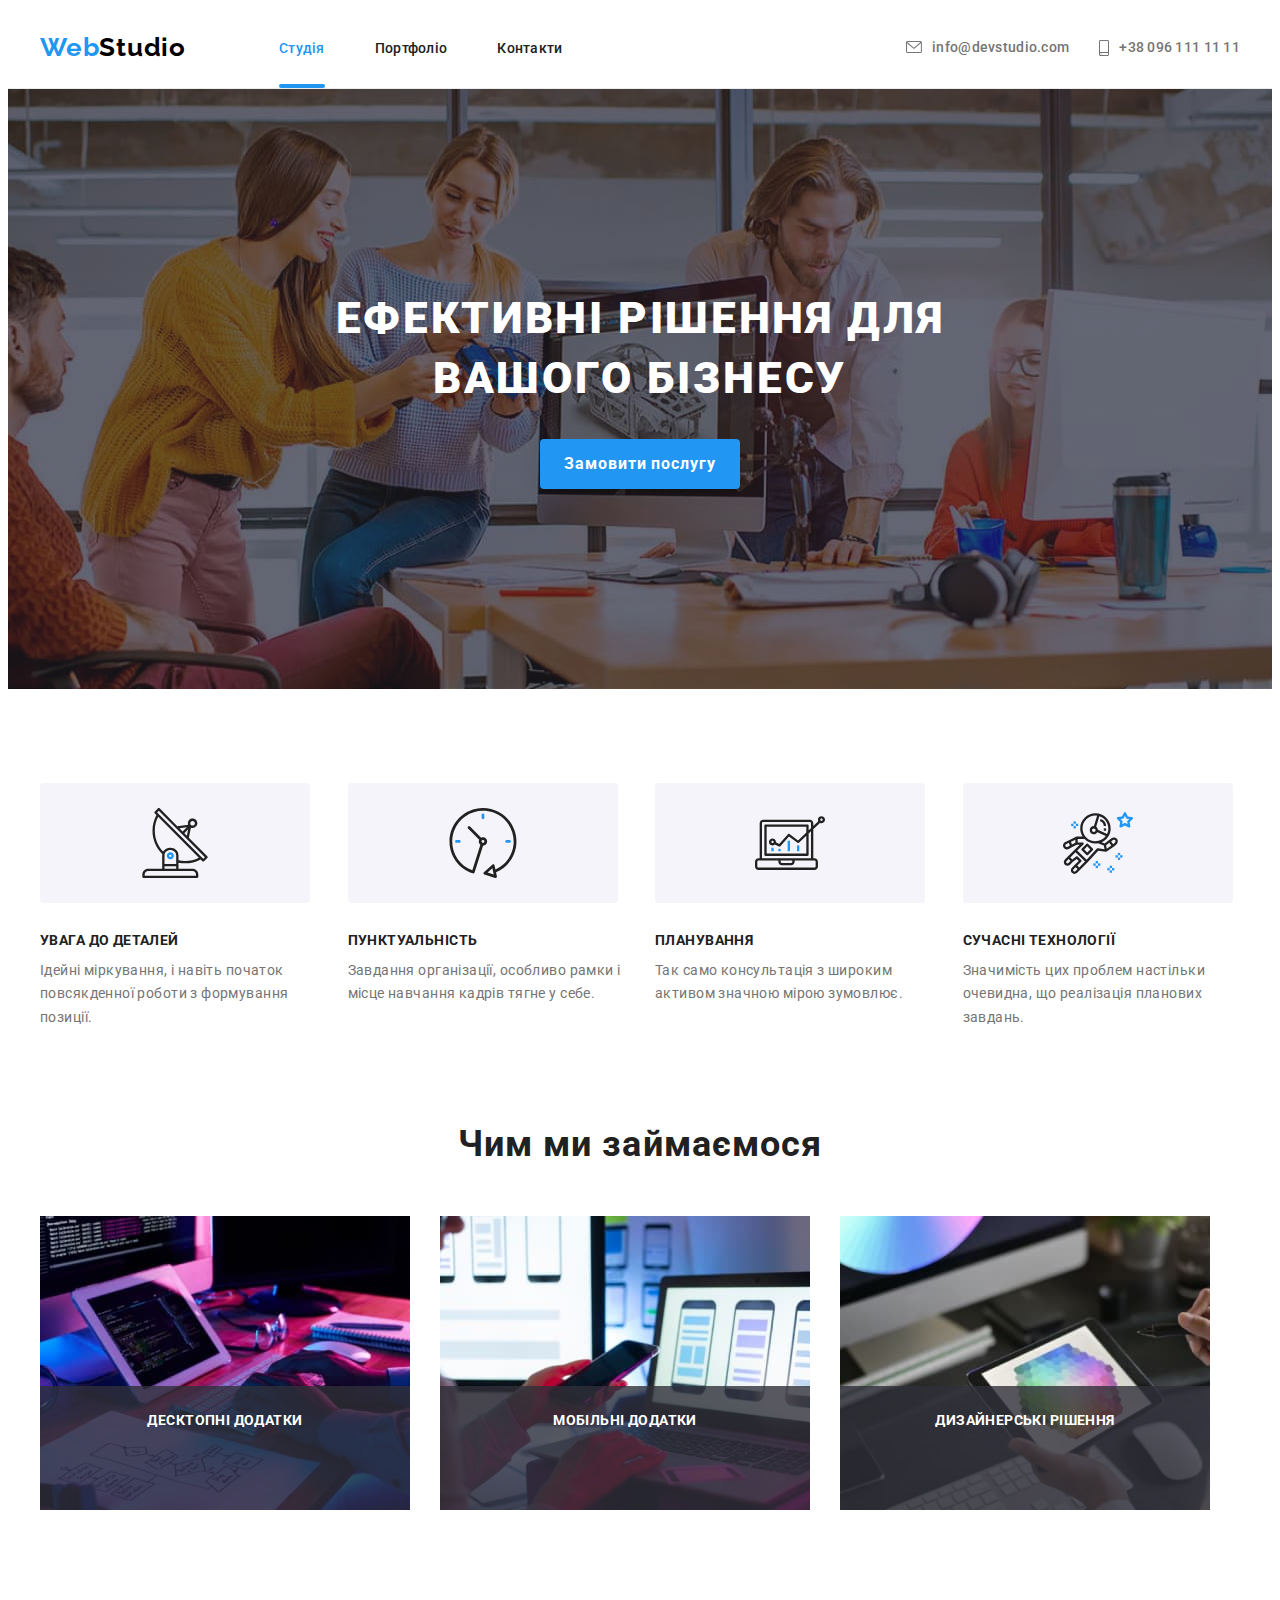
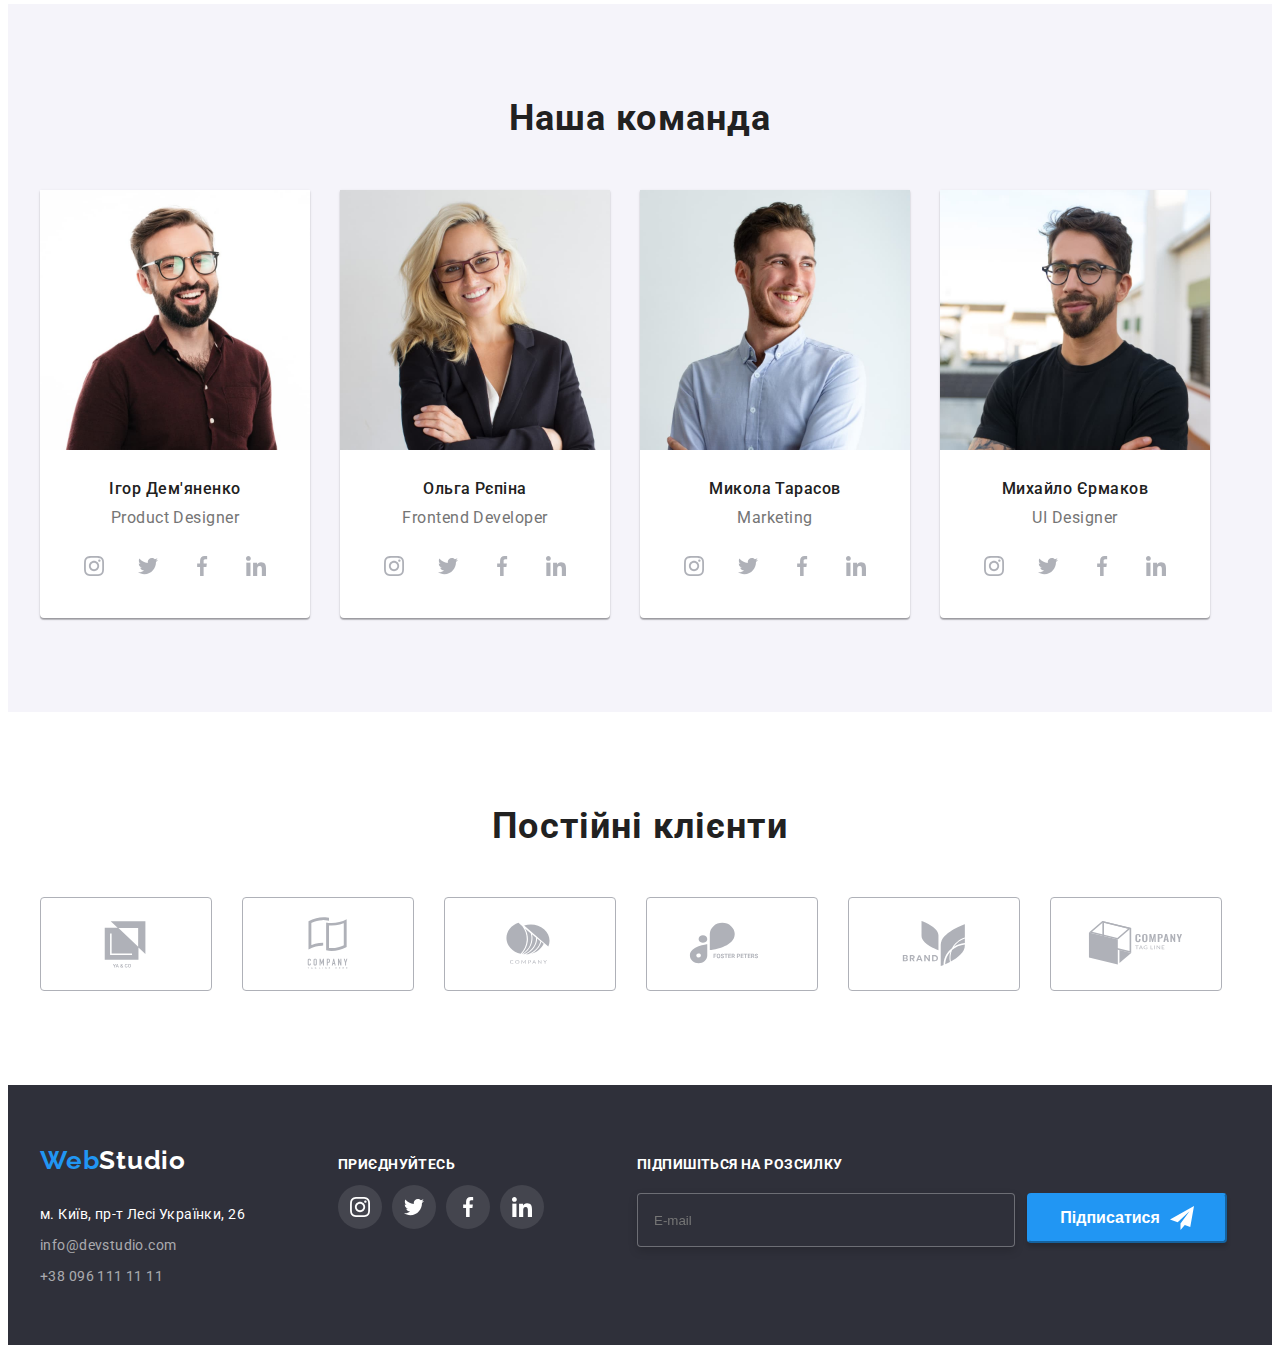
==== commit e92a2d01: "дз 6 виправлення 1" ====
--- a/index.html
+++ b/index.html
@@ -334,7 +334,7 @@
                 </ul>
             </address>
                 </div>
-                <div class="footer-social">
+                <div>
                 <h2 class="footer-title">приєднуйтесь</h2>
             <ul class="list footer-socials-list">
                 <li class="footer-socials-item"> 
@@ -367,8 +367,8 @@
                 </li>
             </ul>
                 </div>
-                <form class="footer-form">
-                    <p class="form-email-p">Підпишіться на розсилку</p>
+                <form>
+                    <label class="form-email-label" for="email">Підпишіться на розсилку</label>
                     <div class="form-email">
                         <input class="form-email-input" type="email" name="email" id="email" placeholder="E-mail">
                     <button class="button-send" type="submit">
@@ -419,10 +419,10 @@
         <textarea class="form-field-textarea" name="comment" id="comment" placeholder="Введіть текст"></textarea>
 
         <input class="checkbox" id="terms-checkbox" type="checkbox" name="terms-checkbox" checked>
-        <svg class="checkbox-icon" width="16" height="15">
-            <use href="./images/icons.svg#icon-border" ></use>
+        <svg class="checkbox-icon" width="11" height="8">
+            <use href="./images/icons.svg#icon-checkbox" ></use>
         </svg>
-        <label for="terms-checkbox">Погоджуюся з розсилкою та приймаю <a class="checkbox-link" href="#">Умови договору</a> </label>
+        <label class="checkbox-label" for="terms-checkbox">Погоджуюся з розсилкою та приймаю <a class="checkbox-link" href="#">Умови договору</a> </label>
 
         <button class="button-form" type="submit">Відправити</button>
     </form>
--- a/css/styles.css
+++ b/css/styles.css
@@ -471,8 +471,9 @@
 }
 .footer-container{
     display: flex;
-    gap: 70px;
+    gap: 93px;
     align-content: center;
+    align-items: baseline;
 }
 
 .footer-logotype{
@@ -511,11 +512,9 @@
 .footer-address:last-child{
     margin-bottom: 0;
 }
-.footer-social{
-margin-top: 12px;
-}
+
 .footer-title{
-    margin-bottom: 20px;
+    margin: 0;
     font-size: 14px;
     line-height: 1.14px;
     letter-spacing: 0.03em;
@@ -525,6 +524,7 @@
 .footer-socials-list{
     display: flex;
     gap: 10px;
+    margin-top: 20px;
 }
 .footer-socials-item{
     width: 44px;
@@ -549,10 +549,8 @@
     background-color: var(--color-button-nav);
     fill: var(--color-white);
 }
-.footer-form{
-    margin-left: 93px;
-}
-.form-email-p{
+
+.form-email-label{
     color: var(--color-white);
     font-weight: 700;
     font-size: 14px;
@@ -561,6 +559,8 @@
     display: flex;
     text-align: center;
     margin-bottom: 20px;
+    letter-spacing: 0.03em;
+    text-transform: uppercase;
 }
 .form-email{
     display: flex;
@@ -576,11 +576,19 @@
     border-radius: 4px;
     background-color: var(--color-footer);
     cursor: pointer;
-}
+    transition-property: border-color;
+    transition-duration: 250ms;
+    transition-timing-function: cubic-bezier(0.4, 0, 0.2, 1);
+}
+.form-email-input:focus,
+.form-email-input:hover{
+    border-color: var(--color-button-nav);
+}
+
 .button-send{
     display: flex;
     gap: 10px;
-    text-align: center;
+    align-items: center;
     justify-content: center;
     width: 200px;
     height: 50px;
@@ -602,6 +610,7 @@
 .button-send:hover{
     background-color: var(--color-button);
 }
+
 .footer-form-icon{
     fill: var(--color-white);
 }
@@ -626,7 +635,7 @@
     left: 50%;
     transform: translate(-50%, -50%) scale(100%);
     max-width: 528px;
-    max-height: 581px;
+    min-height: 581px;
     width: 100%;
     height: 100%;
     background-color: var(--color-white);
@@ -652,12 +661,19 @@
     top:8px;
     border-radius: 50%;
     border: 1px solid rgba(0, 0, 0, 0.1);
+    background-color: var(--color-white);
     width: 30px;
     height: 30px;
     display: flex;
     align-items: center;
     justify-content: center;
     cursor: pointer;
+    transition: fill 250ms cubic-bezier(0.4, 0, 0.2, 1);
+}
+
+.modal-button:focus,
+.modal-button:hover{
+    fill: var(--color-button-nav); 
 }
 
 
@@ -669,14 +685,14 @@
     line-height: 1.15;
     text-align: center;
     letter-spacing: 0.03em;
-    margin: 0;
-    padding-bottom: 12px;
+    margin-bottom: 12px;
 }
 .form-field-label{
     color:var(--color-text-paragraph); 
     font-weight: 400;
     font-size: 12px;
     line-height: 1.16;
+    letter-spacing: 0.01em;
 }
 .form-field-input{
     height: 40px;
@@ -686,6 +702,9 @@
     border-radius: 4px;
     outline: none;
     cursor: pointer;
+    transition-property: border-color, fill;
+    transition-duration: 250ms;
+    transition-timing-function: cubic-bezier(0.4, 0, 0.2, 1);
 }
 .form-field-input:focus,
 .form-field-input:hover{
@@ -723,22 +742,38 @@
 .form-field-textarea:hover{
     border-color: var(--color-button-nav);
 }
+
 .form-field-textarea: placeholder{
     font-weight: 400;
     font-size: 12px;
     line-height: 1.16;
 }
+
 .checkbox{
     appearance: none;
 }
+
 .checkbox-icon{ 
-    background-color: var(--color-white);
+    position: absolute;
+    width: 15px;
+    height: 16px;
+    border: 2px solid var(--color-footer);
+    border-radius: 2px;
+    fill: transparent;
+    transition: background-color 250ms cubic-bezier(0.4, 0, 0.2, 1), fill 250ms cubic-bezier(0.4, 0, 0.2, 1) ;
 }
 .checkbox:checked + .checkbox-icon{
+    width: 15px;
+    height: 16px;
     background-color: var(--color-button-nav);
-    fill: #2196F3;
-}
-
+    fill: var(--color-white);
+    border: 2px solid var(--color-button-nav);
+    border-radius: 2px;
+}
+.checkbox-label{
+    padding-left: 23px;
+    position: relative;
+}
 .checkbox-link{
     color: var(--color-button-nav);
     text-decoration-skip-ink: none;
